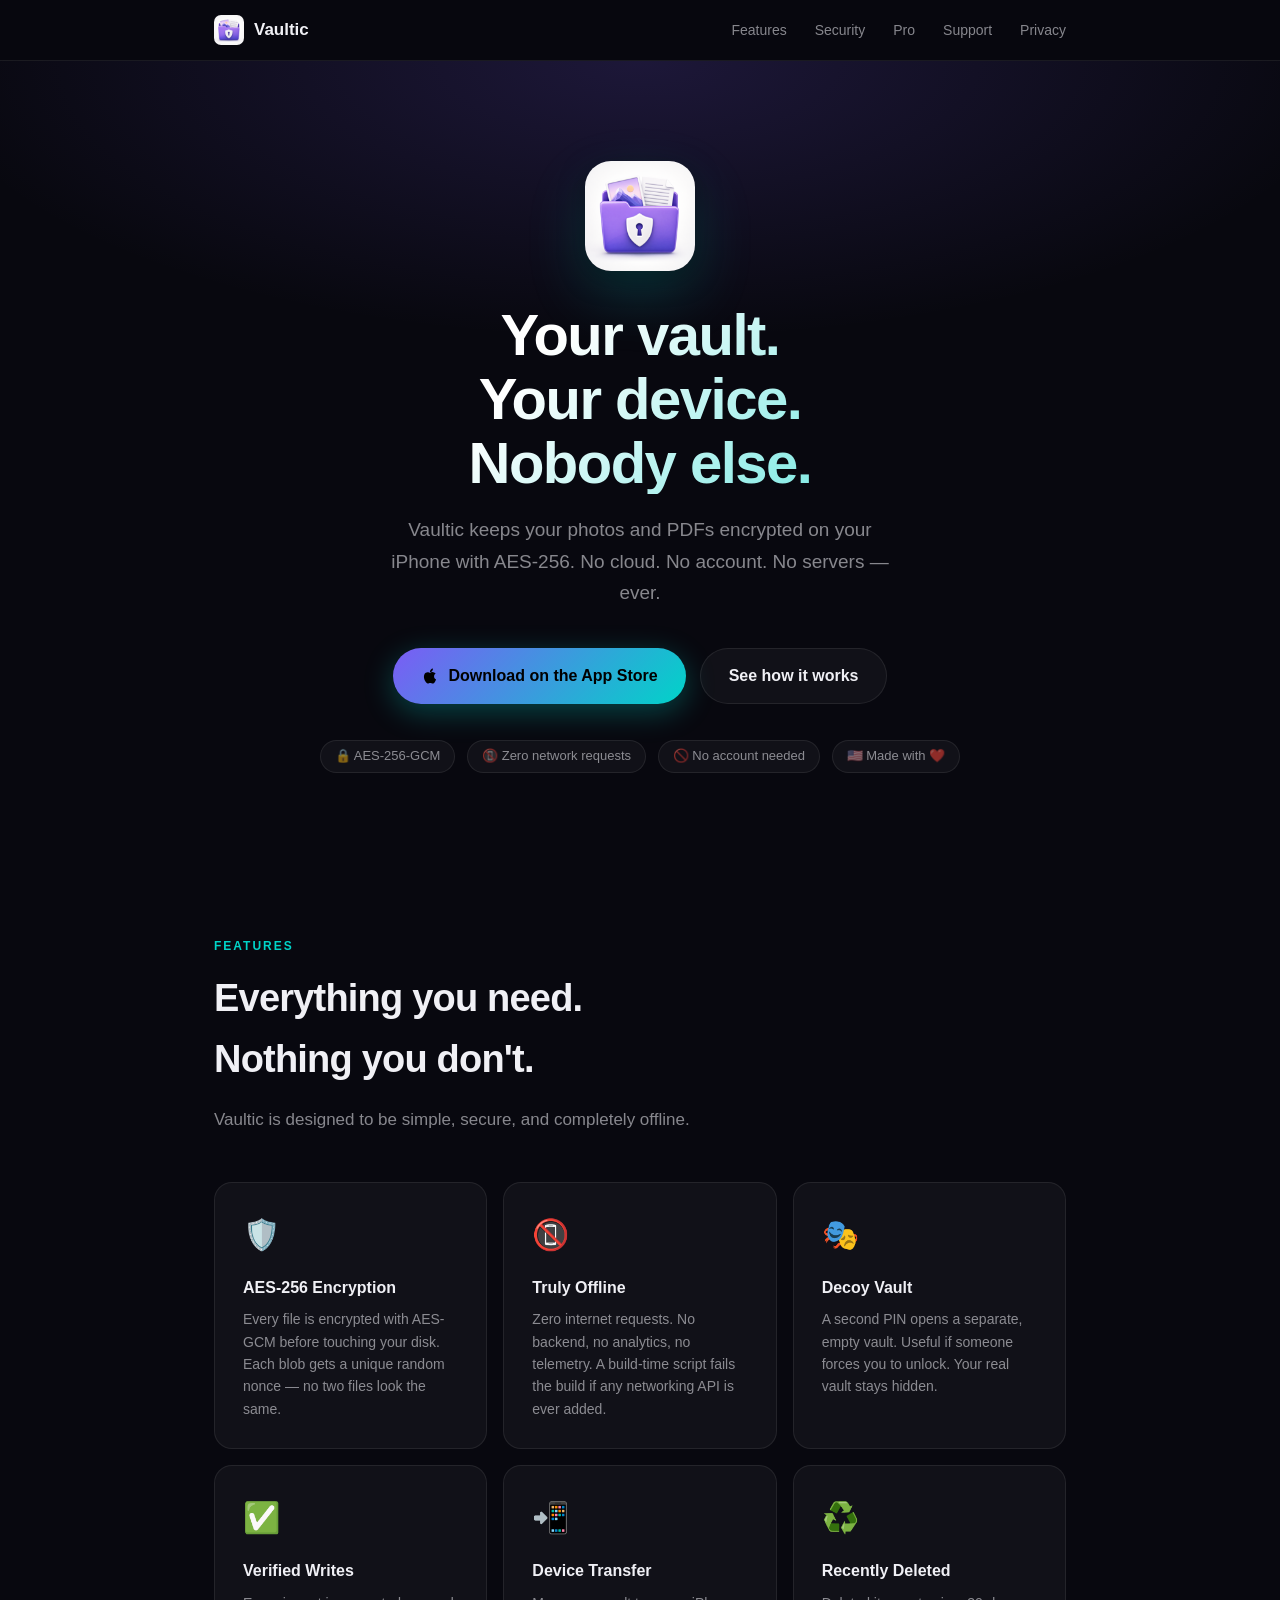
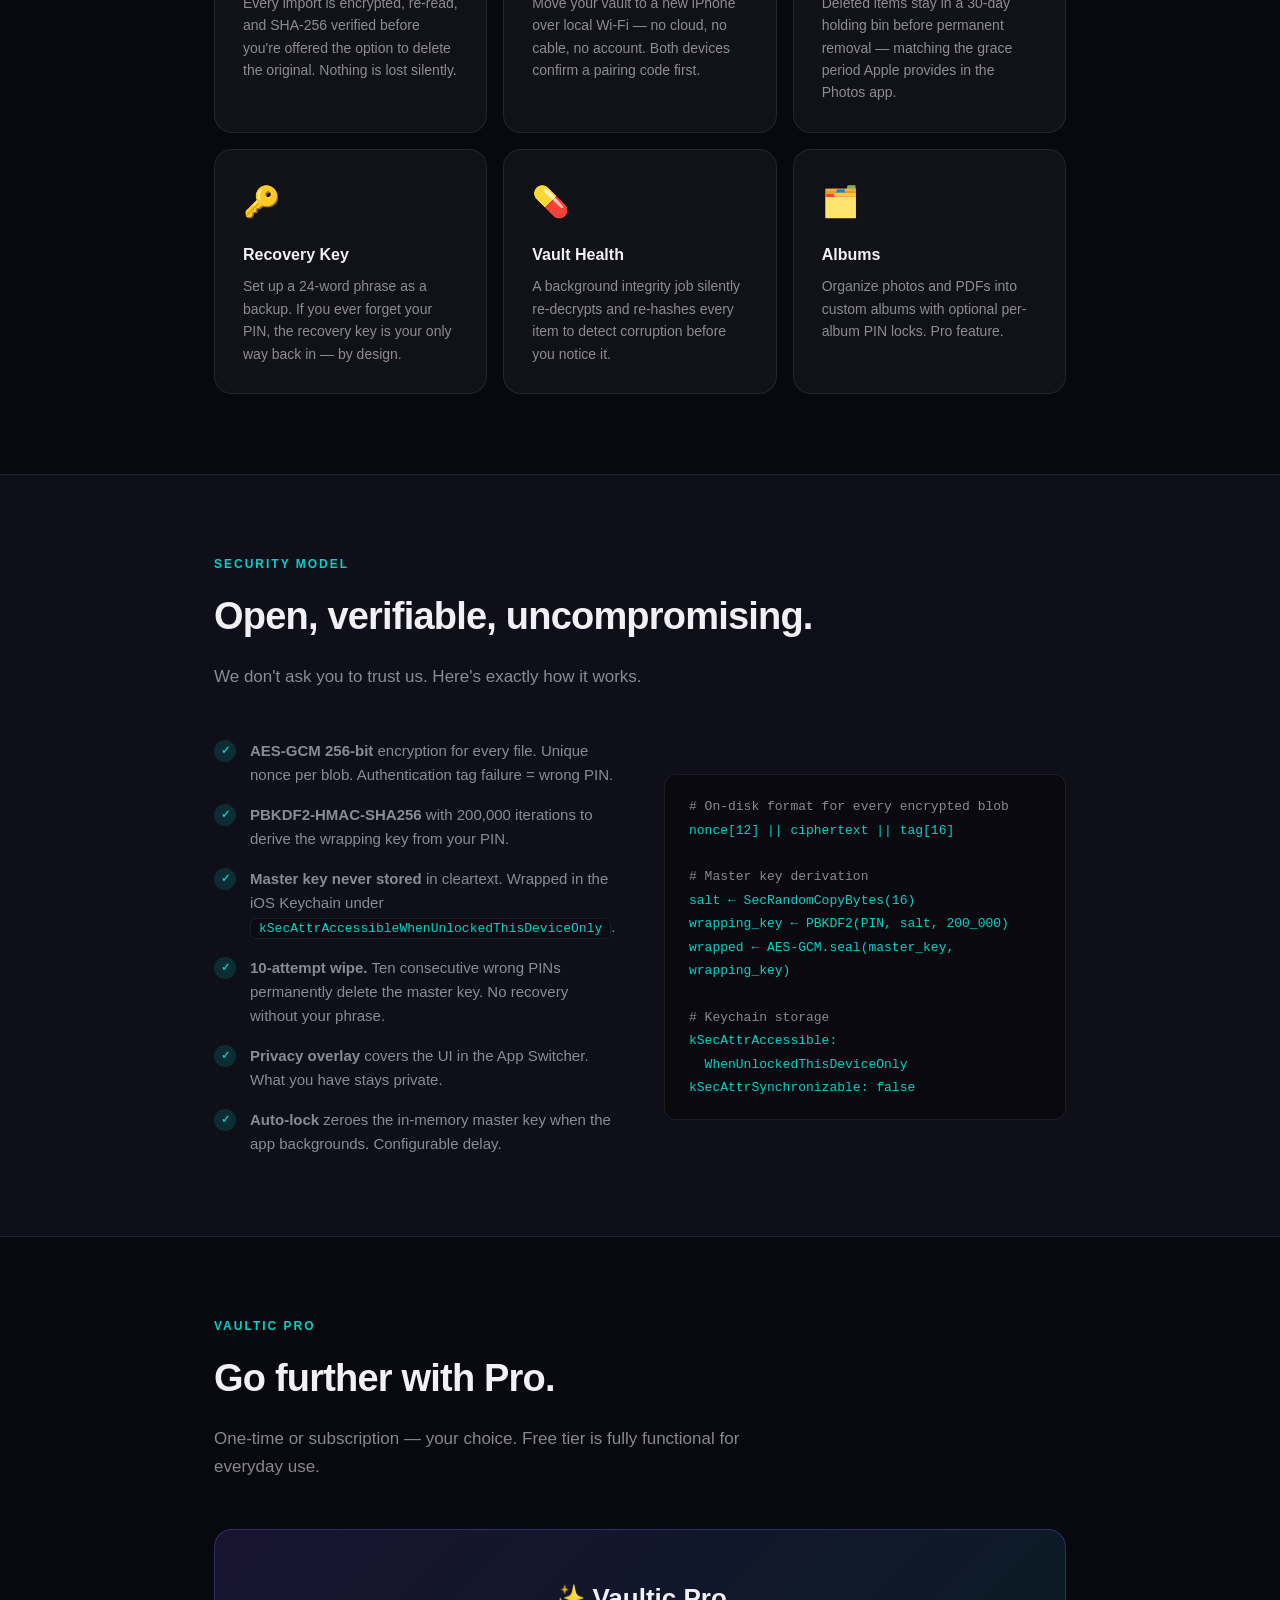
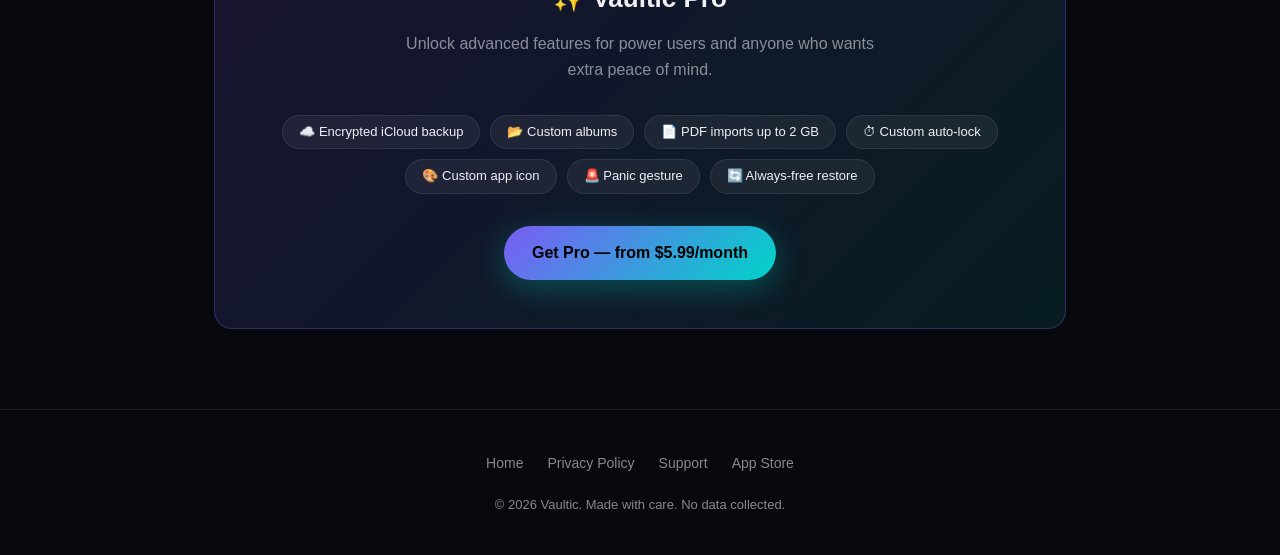
==== index.html @ 9163385c "Initial website — landing page, privacy policy, support" ====
<!DOCTYPE html>
<html lang="en">
<head>
  <meta charset="UTF-8" />
  <meta name="viewport" content="width=device-width, initial-scale=1.0" />
  <title>Vaultic — Encrypted Photo & PDF Vault</title>
  <meta name="description" content="Keep your photos and PDFs encrypted on your device. No cloud, no accounts, no servers. AES-256 encrypted, offline only." />
  <meta property="og:title" content="Vaultic — Encrypted Photo & PDF Vault" />
  <meta property="og:description" content="No cloud. No accounts. No servers. Photos and PDFs encrypted on your device." />
  <meta property="og:image" content="assets/icon.png" />
  <link rel="icon" href="assets/icon.png" />
  <link rel="stylesheet" href="style.css" />
</head>
<body>

<!-- ── Nav ── -->
<nav>
  <div class="nav-inner">
    <a href="index.html" class="nav-logo">
      <img src="assets/icon.png" alt="Vaultic icon" />
      Vaultic
    </a>
    <ul class="nav-links">
      <li><a href="#features">Features</a></li>
      <li><a href="#security">Security</a></li>
      <li><a href="#pro">Pro</a></li>
      <li><a href="support.html">Support</a></li>
      <li><a href="privacy.html">Privacy</a></li>
    </ul>
  </div>
</nav>

<!-- ── Hero ── -->
<section class="hero">
  <img src="assets/icon.png" alt="Vaultic" class="hero-icon" />
  <h1>Your vault.<br>Your device.<br>Nobody else.</h1>
  <p>Vaultic keeps your photos and PDFs encrypted on your iPhone with AES-256. No cloud. No account. No servers — ever.</p>
  <div class="hero-cta">
    <a href="https://apps.apple.com/app/id000000000" class="btn btn-primary">
      <!-- Apple icon -->
      <svg width="18" height="18" viewBox="0 0 24 24" fill="currentColor"><path d="M18.71 19.5c-.83 1.24-1.71 2.45-3.05 2.47-1.34.03-1.77-.79-3.29-.79-1.53 0-2 .77-3.27.82-1.31.05-2.3-1.32-3.14-2.53C4.25 17 2.94 12.45 4.7 9.39c.87-1.52 2.43-2.48 4.12-2.51 1.28-.02 2.5.87 3.29.87.78 0 2.26-1.07 3.8-.91.65.03 2.47.26 3.64 1.98-.09.06-2.17 1.28-2.15 3.81.03 3.02 2.65 4.03 2.68 4.04-.03.07-.42 1.44-1.38 2.83M13 3.5c.73-.83 1.94-1.46 2.94-1.5.13 1.17-.34 2.35-1.04 3.19-.69.85-1.83 1.51-2.95 1.42-.15-1.15.41-2.35 1.05-3.11z"/></svg>
      Download on the App Store
    </a>
    <a href="#features" class="btn btn-secondary">See how it works</a>
  </div>
  <div class="hero-badge">
    <span>🔒 AES-256-GCM</span>
    <span>📵 Zero network requests</span>
    <span>🚫 No account needed</span>
    <span>🇺🇸 Made with ❤️</span>
  </div>
</section>

<!-- ── Features ── -->
<section id="features">
  <div class="container">
    <div class="section-label">Features</div>
    <h2 class="section-title">Everything you need.<br>Nothing you don't.</h2>
    <p class="section-sub">Vaultic is designed to be simple, secure, and completely offline.</p>

    <div class="features-grid">
      <div class="feature-card">
        <div class="feature-icon">🛡️</div>
        <h3>AES-256 Encryption</h3>
        <p>Every file is encrypted with AES-GCM before touching your disk. Each blob gets a unique random nonce — no two files look the same.</p>
      </div>
      <div class="feature-card">
        <div class="feature-icon">📵</div>
        <h3>Truly Offline</h3>
        <p>Zero internet requests. No backend, no analytics, no telemetry. A build-time script fails the build if any networking API is ever added.</p>
      </div>
      <div class="feature-card">
        <div class="feature-icon">🎭</div>
        <h3>Decoy Vault</h3>
        <p>A second PIN opens a separate, empty vault. Useful if someone forces you to unlock. Your real vault stays hidden.</p>
      </div>
      <div class="feature-card">
        <div class="feature-icon">✅</div>
        <h3>Verified Writes</h3>
        <p>Every import is encrypted, re-read, and SHA-256 verified before you're offered the option to delete the original. Nothing is lost silently.</p>
      </div>
      <div class="feature-card">
        <div class="feature-icon">📲</div>
        <h3>Device Transfer</h3>
        <p>Move your vault to a new iPhone over local Wi-Fi — no cloud, no cable, no account. Both devices confirm a pairing code first.</p>
      </div>
      <div class="feature-card">
        <div class="feature-icon">♻️</div>
        <h3>Recently Deleted</h3>
        <p>Deleted items stay in a 30-day holding bin before permanent removal — matching the grace period Apple provides in the Photos app.</p>
      </div>
      <div class="feature-card">
        <div class="feature-icon">🔑</div>
        <h3>Recovery Key</h3>
        <p>Set up a 24-word phrase as a backup. If you ever forget your PIN, the recovery key is your only way back in — by design.</p>
      </div>
      <div class="feature-card">
        <div class="feature-icon">💊</div>
        <h3>Vault Health</h3>
        <p>A background integrity job silently re-decrypts and re-hashes every item to detect corruption before you notice it.</p>
      </div>
      <div class="feature-card">
        <div class="feature-icon">🗂️</div>
        <h3>Albums</h3>
        <p>Organize photos and PDFs into custom albums with optional per-album PIN locks. Pro feature.</p>
      </div>
    </div>
  </div>
</section>

<!-- ── Security ── -->
<section id="security" class="security-section">
  <div class="container">
    <div class="section-label">Security Model</div>
    <h2 class="section-title">Open, verifiable, uncompromising.</h2>
    <p class="section-sub">We don't ask you to trust us. Here's exactly how it works.</p>

    <div class="security-grid">
      <ul class="security-list">
        <li>
          <span class="check"></span>
          <span><strong>AES-GCM 256-bit</strong> encryption for every file. Unique nonce per blob. Authentication tag failure = wrong PIN.</span>
        </li>
        <li>
          <span class="check"></span>
          <span><strong>PBKDF2-HMAC-SHA256</strong> with 200,000 iterations to derive the wrapping key from your PIN.</span>
        </li>
        <li>
          <span class="check"></span>
          <span><strong>Master key never stored</strong> in cleartext. Wrapped in the iOS Keychain under <code class="code-inline">kSecAttrAccessibleWhenUnlockedThisDeviceOnly</code>.</span>
        </li>
        <li>
          <span class="check"></span>
          <span><strong>10-attempt wipe.</strong> Ten consecutive wrong PINs permanently delete the master key. No recovery without your phrase.</span>
        </li>
        <li>
          <span class="check"></span>
          <span><strong>Privacy overlay</strong> covers the UI in the App Switcher. What you have stays private.</span>
        </li>
        <li>
          <span class="check"></span>
          <span><strong>Auto-lock</strong> zeroes the in-memory master key when the app backgrounds. Configurable delay.</span>
        </li>
      </ul>

      <div class="code-block">
        <span class="comment"># On-disk format for every encrypted blob</span><br>
        nonce[12] || ciphertext || tag[16]<br><br>
        <span class="comment"># Master key derivation</span><br>
        salt ← SecRandomCopyBytes(16)<br>
        wrapping_key ← PBKDF2(PIN, salt, 200_000)<br>
        wrapped ← AES-GCM.seal(master_key, wrapping_key)<br><br>
        <span class="comment"># Keychain storage</span><br>
        kSecAttrAccessible:<br>
        &nbsp;&nbsp;WhenUnlockedThisDeviceOnly<br>
        kSecAttrSynchronizable: false
      </div>
    </div>
  </div>
</section>

<!-- ── Pro ── -->
<section id="pro">
  <div class="container">
    <div class="section-label">Vaultic Pro</div>
    <h2 class="section-title">Go further with Pro.</h2>
    <p class="section-sub">One-time or subscription — your choice. Free tier is fully functional for everyday use.</p>

    <div class="pro-card">
      <h3>✨ Vaultic Pro</h3>
      <p>Unlock advanced features for power users and anyone who wants extra peace of mind.</p>
      <div class="pro-features">
        <span class="pro-pill">☁️ Encrypted iCloud backup</span>
        <span class="pro-pill">📂 Custom albums</span>
        <span class="pro-pill">📄 PDF imports up to 2 GB</span>
        <span class="pro-pill">⏱ Custom auto-lock</span>
        <span class="pro-pill">🎨 Custom app icon</span>
        <span class="pro-pill">🚨 Panic gesture</span>
        <span class="pro-pill">🔄 Always-free restore</span>
      </div>
      <a href="https://apps.apple.com/app/id000000000" class="btn btn-primary">
        Get Pro — from $5.99/month
      </a>
    </div>
  </div>
</section>

<!-- ── Footer ── -->
<footer>
  <div class="footer-inner">
    <ul class="footer-links">
      <li><a href="index.html">Home</a></li>
      <li><a href="privacy.html">Privacy Policy</a></li>
      <li><a href="support.html">Support</a></li>
      <li><a href="https://apps.apple.com/app/id000000000">App Store</a></li>
    </ul>
    <p>© 2026 Vaultic. Made with care. No data collected.</p>
  </div>
</footer>

</body>
</html>
---- style.css ----
/* ── Reset & base ── */
*, *::before, *::after { box-sizing: border-box; margin: 0; padding: 0; }

:root {
  --bg:        #08080f;
  --bg2:       #0f0f1a;
  --card:      rgba(255,255,255,0.04);
  --border:    rgba(255,255,255,0.08);
  --accent:    #00d4c8;
  --accent2:   #7b5cf5;
  --text:      #f0f0f5;
  --muted:     rgba(240,240,245,0.55);
  --radius:    18px;
  --radius-sm: 12px;
}

html { scroll-behavior: smooth; }

body {
  font-family: -apple-system, BlinkMacSystemFont, "SF Pro Display", "Segoe UI", sans-serif;
  background: var(--bg);
  color: var(--text);
  line-height: 1.6;
  -webkit-font-smoothing: antialiased;
}

a { color: var(--accent); text-decoration: none; }
a:hover { text-decoration: underline; }

img { display: block; max-width: 100%; }

/* ── Layout ── */
.container { max-width: 900px; margin: 0 auto; padding: 0 24px; }

/* ── Nav ── */
nav {
  position: sticky;
  top: 0;
  z-index: 100;
  background: rgba(8,8,15,0.85);
  backdrop-filter: blur(20px);
  -webkit-backdrop-filter: blur(20px);
  border-bottom: 1px solid var(--border);
}

.nav-inner {
  display: flex;
  align-items: center;
  justify-content: space-between;
  height: 60px;
  max-width: 900px;
  margin: 0 auto;
  padding: 0 24px;
}

.nav-logo {
  display: flex;
  align-items: center;
  gap: 10px;
  font-weight: 700;
  font-size: 17px;
  color: var(--text);
  text-decoration: none;
}

.nav-logo img {
  width: 30px;
  height: 30px;
  border-radius: 7px;
}

.nav-links {
  display: flex;
  gap: 28px;
  list-style: none;
}

.nav-links a {
  font-size: 14px;
  color: var(--muted);
  transition: color 0.2s;
}

.nav-links a:hover { color: var(--text); text-decoration: none; }

/* ── Hero ── */
.hero {
  text-align: center;
  padding: 100px 24px 80px;
  background: radial-gradient(ellipse 80% 50% at 50% 0%, rgba(123,92,245,0.18) 0%, transparent 70%);
}

.hero-icon {
  width: 110px;
  height: 110px;
  border-radius: 26px;
  margin: 0 auto 32px;
  box-shadow: 0 24px 60px rgba(0,212,200,0.2), 0 8px 24px rgba(0,0,0,0.5);
}

.hero h1 {
  font-size: clamp(36px, 6vw, 58px);
  font-weight: 800;
  letter-spacing: -1.5px;
  line-height: 1.1;
  margin-bottom: 20px;
  background: linear-gradient(135deg, #fff 40%, var(--accent));
  -webkit-background-clip: text;
  -webkit-text-fill-color: transparent;
  background-clip: text;
}

.hero p {
  font-size: 19px;
  color: var(--muted);
  max-width: 520px;
  margin: 0 auto 40px;
  line-height: 1.65;
}

.btn {
  display: inline-flex;
  align-items: center;
  gap: 10px;
  padding: 14px 28px;
  border-radius: 50px;
  font-size: 16px;
  font-weight: 600;
  transition: transform 0.15s, box-shadow 0.15s;
  cursor: pointer;
  text-decoration: none;
}

.btn:hover { transform: translateY(-2px); text-decoration: none; }

.btn-primary {
  background: linear-gradient(135deg, var(--accent2), var(--accent));
  color: #000;
  box-shadow: 0 8px 30px rgba(0,212,200,0.3);
}

.btn-primary:hover { box-shadow: 0 12px 40px rgba(0,212,200,0.45); }

.btn-secondary {
  background: var(--card);
  color: var(--text);
  border: 1px solid var(--border);
}

.hero-cta { display: flex; gap: 14px; justify-content: center; flex-wrap: wrap; }

.hero-badge {
  margin-top: 32px;
  font-size: 13px;
  color: var(--muted);
}

.hero-badge span {
  display: inline-block;
  background: var(--card);
  border: 1px solid var(--border);
  border-radius: 50px;
  padding: 5px 14px;
  margin: 4px;
}

/* ── Section ── */
section { padding: 80px 0; }

.section-label {
  font-size: 12px;
  font-weight: 700;
  letter-spacing: 2px;
  text-transform: uppercase;
  color: var(--accent);
  margin-bottom: 12px;
}

.section-title {
  font-size: clamp(26px, 4vw, 38px);
  font-weight: 800;
  letter-spacing: -0.8px;
  margin-bottom: 16px;
}

.section-sub {
  font-size: 17px;
  color: var(--muted);
  max-width: 560px;
  line-height: 1.65;
}

/* ── Feature grid ── */
.features-grid {
  display: grid;
  grid-template-columns: repeat(auto-fit, minmax(260px, 1fr));
  gap: 16px;
  margin-top: 48px;
}

.feature-card {
  background: var(--card);
  border: 1px solid var(--border);
  border-radius: var(--radius);
  padding: 28px;
  transition: border-color 0.2s, transform 0.2s;
}

.feature-card:hover {
  border-color: rgba(0,212,200,0.3);
  transform: translateY(-3px);
}

.feature-icon {
  font-size: 30px;
  margin-bottom: 16px;
}

.feature-card h3 {
  font-size: 16px;
  font-weight: 700;
  margin-bottom: 8px;
}

.feature-card p {
  font-size: 14px;
  color: var(--muted);
  line-height: 1.6;
}

/* ── Security section ── */
.security-section {
  background: var(--bg2);
  border-top: 1px solid var(--border);
  border-bottom: 1px solid var(--border);
}

.security-grid {
  display: grid;
  grid-template-columns: 1fr 1fr;
  gap: 48px;
  align-items: center;
  margin-top: 48px;
}

@media (max-width: 640px) {
  .security-grid { grid-template-columns: 1fr; gap: 32px; }
}

.security-list { list-style: none; display: flex; flex-direction: column; gap: 16px; }

.security-list li {
  display: flex;
  align-items: flex-start;
  gap: 14px;
  font-size: 15px;
  color: var(--muted);
}

.security-list .check {
  flex-shrink: 0;
  width: 22px;
  height: 22px;
  border-radius: 50%;
  background: rgba(0,212,200,0.15);
  display: flex;
  align-items: center;
  justify-content: center;
  margin-top: 1px;
}

.security-list .check::after {
  content: "✓";
  font-size: 11px;
  font-weight: 800;
  color: var(--accent);
}

.code-block {
  background: rgba(0,0,0,0.4);
  border: 1px solid var(--border);
  border-radius: var(--radius-sm);
  padding: 20px 24px;
  font-family: "SF Mono", "Fira Code", monospace;
  font-size: 13px;
  color: var(--accent);
  line-height: 1.8;
}

.code-block .comment { color: var(--muted); }

/* ── Pro section ── */
.pro-card {
  background: linear-gradient(135deg, rgba(123,92,245,0.15), rgba(0,212,200,0.1));
  border: 1px solid rgba(123,92,245,0.3);
  border-radius: var(--radius);
  padding: 48px;
  text-align: center;
  margin-top: 48px;
}

.pro-card h3 {
  font-size: 26px;
  font-weight: 800;
  margin-bottom: 12px;
}

.pro-card p {
  color: var(--muted);
  margin-bottom: 32px;
  max-width: 480px;
  margin-left: auto;
  margin-right: auto;
}

.pro-features {
  display: flex;
  flex-wrap: wrap;
  gap: 10px;
  justify-content: center;
  margin-bottom: 32px;
}

.pro-pill {
  background: rgba(255,255,255,0.06);
  border: 1px solid var(--border);
  border-radius: 50px;
  padding: 6px 16px;
  font-size: 13px;
  color: var(--text);
}

/* ── Footer ── */
footer {
  border-top: 1px solid var(--border);
  padding: 40px 0;
  text-align: center;
}

.footer-inner {
  max-width: 900px;
  margin: 0 auto;
  padding: 0 24px;
}

.footer-links {
  display: flex;
  gap: 24px;
  justify-content: center;
  flex-wrap: wrap;
  margin-bottom: 20px;
  list-style: none;
}

.footer-links a { font-size: 14px; color: var(--muted); }
.footer-links a:hover { color: var(--text); text-decoration: none; }

footer p { font-size: 13px; color: var(--muted); }

/* ── Support / Privacy page ── */
.page-hero {
  padding: 80px 24px 60px;
  text-align: center;
  border-bottom: 1px solid var(--border);
}

.page-hero h1 {
  font-size: clamp(28px, 5vw, 44px);
  font-weight: 800;
  letter-spacing: -1px;
  margin-bottom: 12px;
}

.page-hero p { color: var(--muted); font-size: 17px; }

.page-content {
  padding: 60px 24px 100px;
  max-width: 720px;
  margin: 0 auto;
}

.page-content h2 {
  font-size: 22px;
  font-weight: 700;
  margin: 40px 0 12px;
  padding-bottom: 10px;
  border-bottom: 1px solid var(--border);
}

.page-content h2:first-child { margin-top: 0; }

.page-content p { color: var(--muted); margin-bottom: 16px; font-size: 16px; line-height: 1.75; }

.page-content strong { color: var(--text); }

.page-content ul { list-style: none; margin-bottom: 16px; }

.page-content ul li {
  color: var(--muted);
  font-size: 15px;
  padding: 6px 0 6px 20px;
  position: relative;
}

.page-content ul li::before {
  content: "→";
  position: absolute;
  left: 0;
  color: var(--accent);
  font-size: 13px;
}

.faq-item {
  background: var(--card);
  border: 1px solid var(--border);
  border-radius: var(--radius-sm);
  padding: 24px;
  margin-bottom: 16px;
}

.faq-item h3 {
  font-size: 16px;
  font-weight: 700;
  margin-bottom: 12px;
  color: var(--text);
}

.faq-item p, .faq-item li {
  color: var(--muted);
  font-size: 15px;
  line-height: 1.7;
}

.contact-card {
  background: linear-gradient(135deg, rgba(123,92,245,0.12), rgba(0,212,200,0.08));
  border: 1px solid rgba(0,212,200,0.2);
  border-radius: var(--radius);
  padding: 36px;
  text-align: center;
  margin-top: 48px;
}

.contact-card h2 { border: none; margin-top: 0; }
.contact-card p { max-width: 400px; margin: 0 auto 24px; }

.code-inline {
  font-family: "SF Mono", "Fira Code", monospace;
  font-size: 13px;
  background: rgba(0,0,0,0.3);
  border: 1px solid var(--border);
  border-radius: 6px;
  padding: 2px 8px;
  color: var(--accent);
}

/* ── Responsive ── */
@media (max-width: 600px) {
  .hero { padding: 70px 24px 60px; }
  .pro-card { padding: 32px 24px; }
  section { padding: 60px 0; }
}
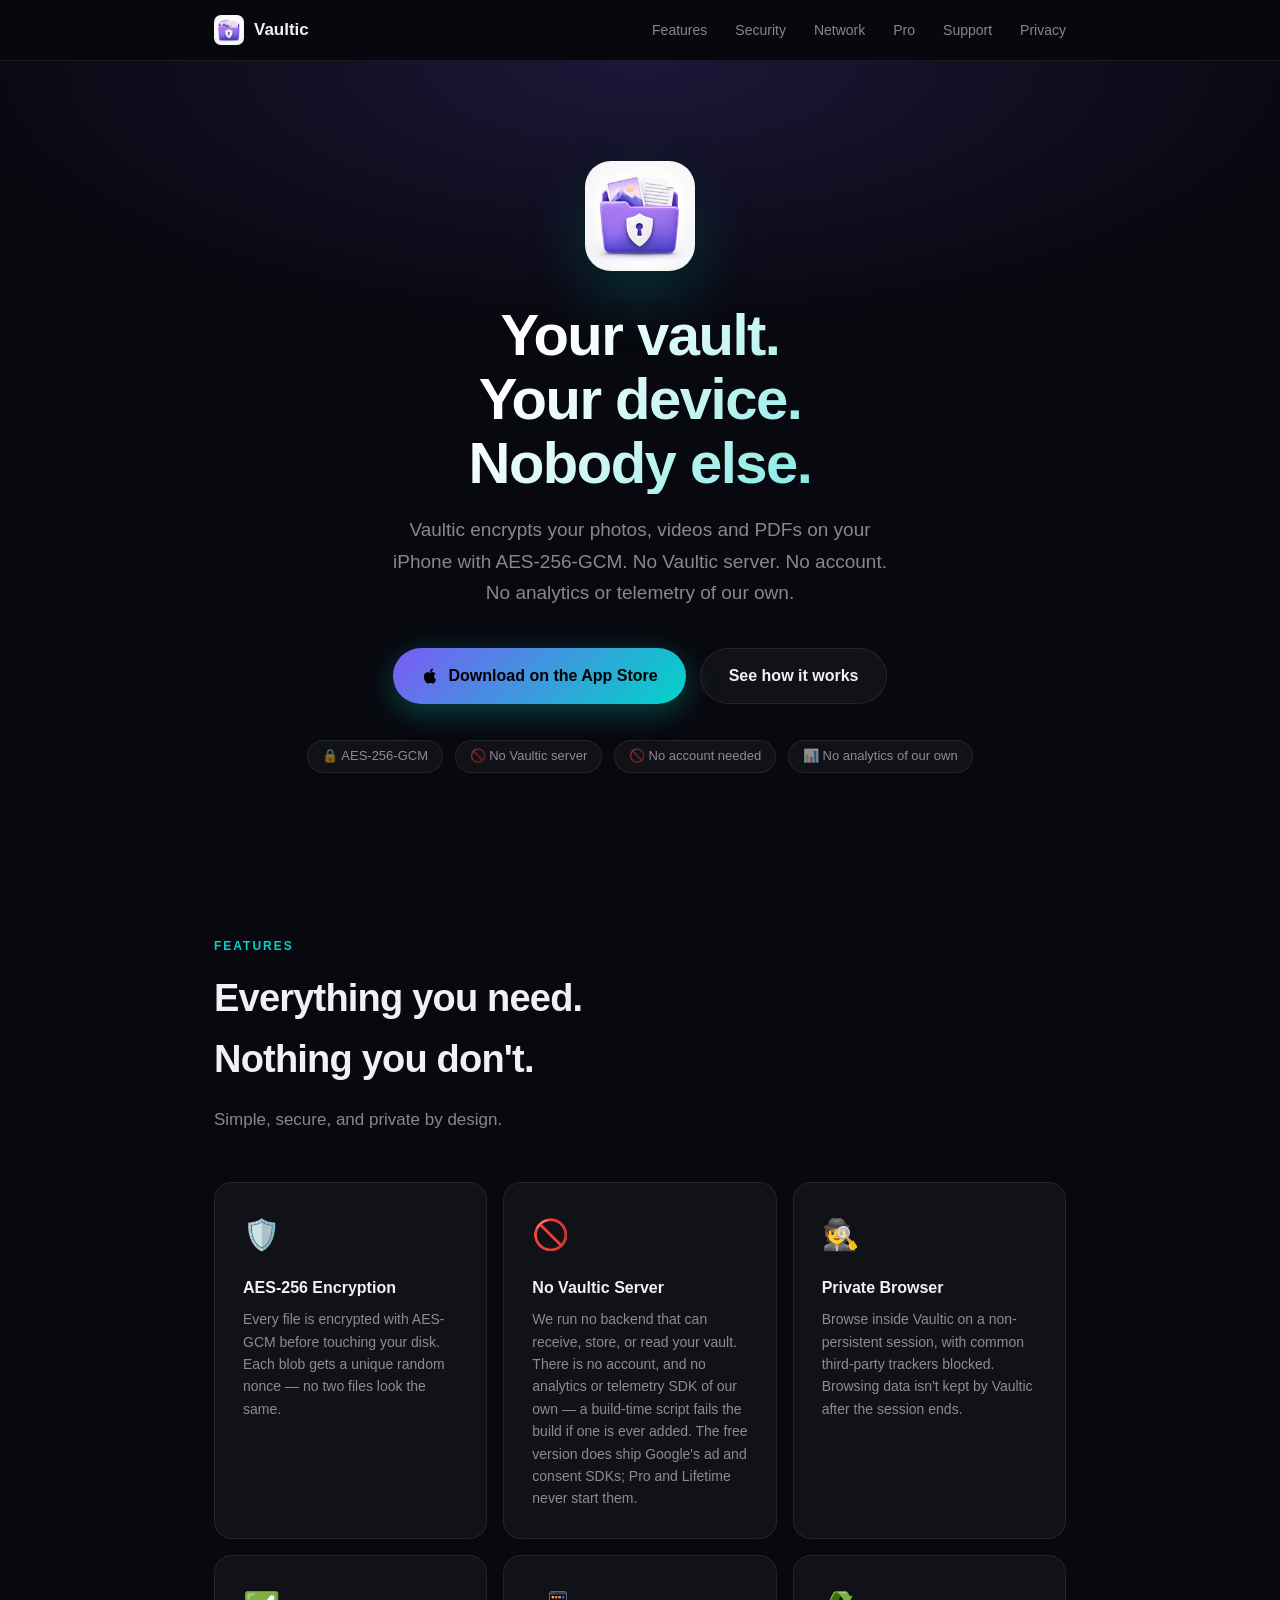
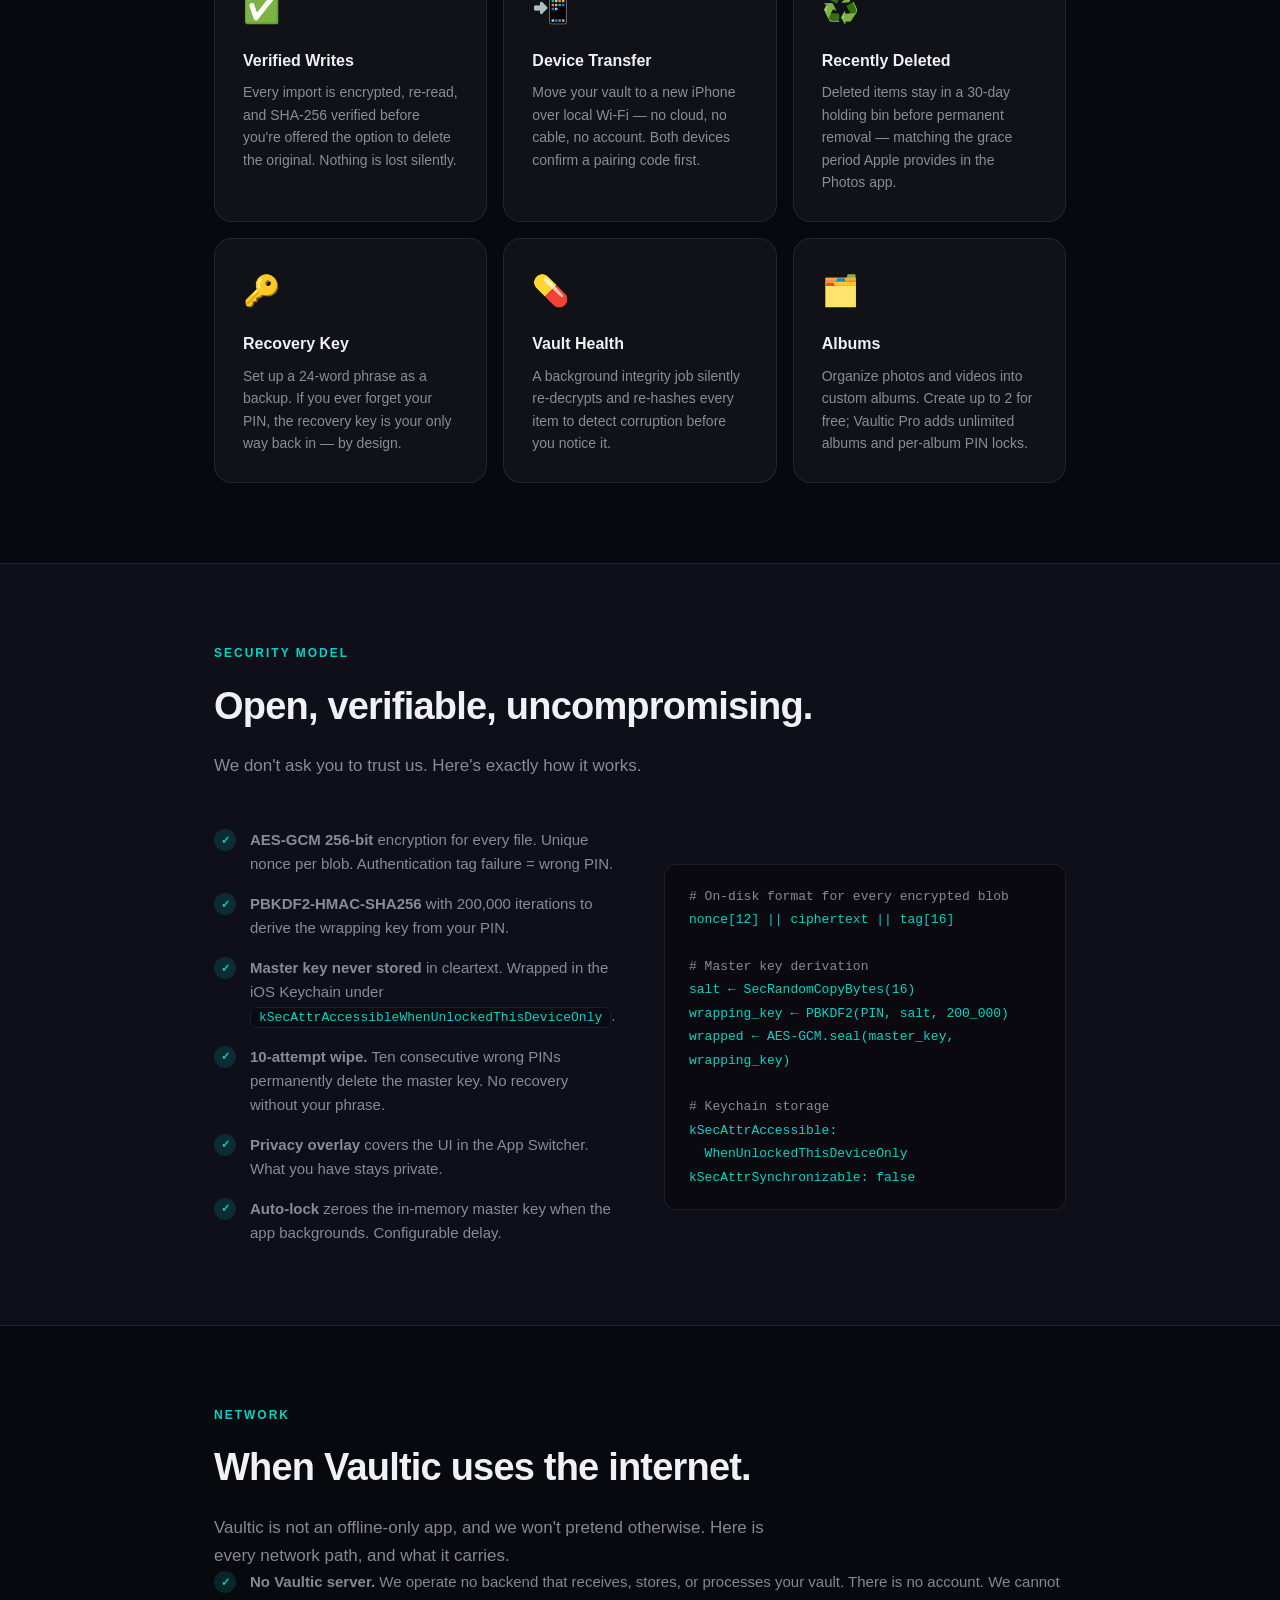
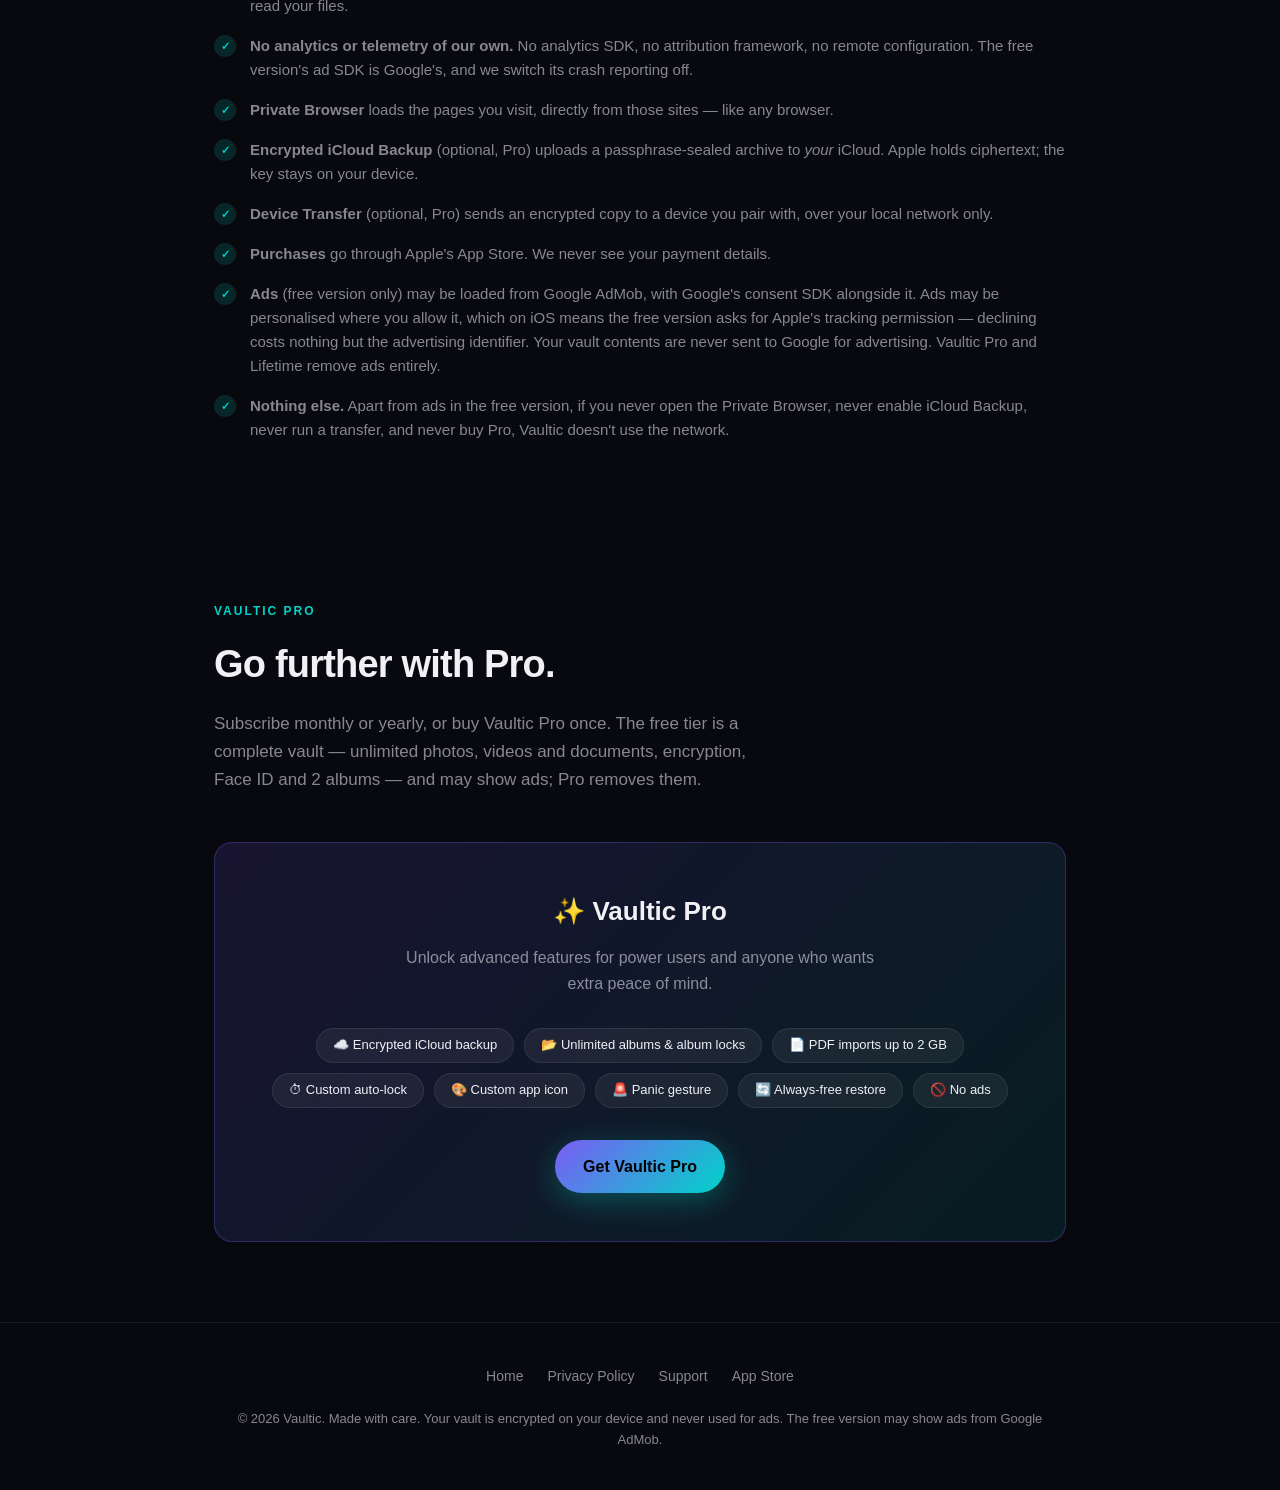
==== commit 45997415: "Document AdMob and App Tracking Transparency The free tier serves personalised ads where permitted, " ====
--- a/index.html
+++ b/index.html
@@ -4,9 +4,9 @@
   <meta charset="UTF-8" />
   <meta name="viewport" content="width=device-width, initial-scale=1.0" />
   <title>Vaultic — Encrypted Photo & PDF Vault</title>
-  <meta name="description" content="Keep your photos and PDFs encrypted on your device. No cloud, no accounts, no servers. AES-256 encrypted, offline only." />
+  <meta name="description" content="Encrypted photo, video and PDF vault for iPhone. AES-256-GCM, encrypted locally. No Vaultic server, no account, no analytics of our own." />
   <meta property="og:title" content="Vaultic — Encrypted Photo & PDF Vault" />
-  <meta property="og:description" content="No cloud. No accounts. No servers. Photos and PDFs encrypted on your device." />
+  <meta property="og:description" content="Private by design. Encrypted locally. No Vaultic server, no account, no analytics of our own." />
   <meta property="og:image" content="assets/icon.png" />
   <link rel="icon" href="assets/icon.png" />
   <link rel="stylesheet" href="style.css" />
@@ -23,6 +23,7 @@
     <ul class="nav-links">
       <li><a href="#features">Features</a></li>
       <li><a href="#security">Security</a></li>
+      <li><a href="#network">Network</a></li>
       <li><a href="#pro">Pro</a></li>
       <li><a href="support.html">Support</a></li>
       <li><a href="privacy.html">Privacy</a></li>
@@ -34,9 +35,9 @@
 <section class="hero">
   <img src="assets/icon.png" alt="Vaultic" class="hero-icon" />
   <h1>Your vault.<br>Your device.<br>Nobody else.</h1>
-  <p>Vaultic keeps your photos and PDFs encrypted on your iPhone with AES-256. No cloud. No account. No servers — ever.</p>
+  <p>Vaultic encrypts your photos, videos and PDFs on your iPhone with AES-256-GCM. No Vaultic server. No account. No analytics or telemetry of our own.</p>
   <div class="hero-cta">
-    <a href="https://apps.apple.com/app/id000000000" class="btn btn-primary">
+    <a href="#" data-appstore-link class="btn btn-primary">
       <!-- Apple icon -->
       <svg width="18" height="18" viewBox="0 0 24 24" fill="currentColor"><path d="M18.71 19.5c-.83 1.24-1.71 2.45-3.05 2.47-1.34.03-1.77-.79-3.29-.79-1.53 0-2 .77-3.27.82-1.31.05-2.3-1.32-3.14-2.53C4.25 17 2.94 12.45 4.7 9.39c.87-1.52 2.43-2.48 4.12-2.51 1.28-.02 2.5.87 3.29.87.78 0 2.26-1.07 3.8-.91.65.03 2.47.26 3.64 1.98-.09.06-2.17 1.28-2.15 3.81.03 3.02 2.65 4.03 2.68 4.04-.03.07-.42 1.44-1.38 2.83M13 3.5c.73-.83 1.94-1.46 2.94-1.5.13 1.17-.34 2.35-1.04 3.19-.69.85-1.83 1.51-2.95 1.42-.15-1.15.41-2.35 1.05-3.11z"/></svg>
       Download on the App Store
@@ -45,9 +46,9 @@
   </div>
   <div class="hero-badge">
     <span>🔒 AES-256-GCM</span>
-    <span>📵 Zero network requests</span>
+    <span>🚫 No Vaultic server</span>
     <span>🚫 No account needed</span>
-    <span>🇺🇸 Made with ❤️</span>
+    <span>📊 No analytics of our own</span>
   </div>
 </section>
 
@@ -56,7 +57,7 @@
   <div class="container">
     <div class="section-label">Features</div>
     <h2 class="section-title">Everything you need.<br>Nothing you don't.</h2>
-    <p class="section-sub">Vaultic is designed to be simple, secure, and completely offline.</p>
+    <p class="section-sub">Simple, secure, and private by design.</p>
 
     <div class="features-grid">
       <div class="feature-card">
@@ -65,14 +66,14 @@
         <p>Every file is encrypted with AES-GCM before touching your disk. Each blob gets a unique random nonce — no two files look the same.</p>
       </div>
       <div class="feature-card">
-        <div class="feature-icon">📵</div>
-        <h3>Truly Offline</h3>
-        <p>Zero internet requests. No backend, no analytics, no telemetry. A build-time script fails the build if any networking API is ever added.</p>
-      </div>
-      <div class="feature-card">
-        <div class="feature-icon">🎭</div>
-        <h3>Decoy Vault</h3>
-        <p>A second PIN opens a separate, empty vault. Useful if someone forces you to unlock. Your real vault stays hidden.</p>
+        <div class="feature-icon">🚫</div>
+        <h3>No Vaultic Server</h3>
+        <p>We run no backend that can receive, store, or read your vault. There is no account, and no analytics or telemetry SDK of our own — a build-time script fails the build if one is ever added. The free version does ship Google's ad and consent SDKs; Pro and Lifetime never start them.</p>
+      </div>
+      <div class="feature-card">
+        <div class="feature-icon">🕵️</div>
+        <h3>Private Browser</h3>
+        <p>Browse inside Vaultic on a non-persistent session, with common third-party trackers blocked. Browsing data isn't kept by Vaultic after the session ends.</p>
       </div>
       <div class="feature-card">
         <div class="feature-icon">✅</div>
@@ -102,7 +103,7 @@
       <div class="feature-card">
         <div class="feature-icon">🗂️</div>
         <h3>Albums</h3>
-        <p>Organize photos and PDFs into custom albums with optional per-album PIN locks. Pro feature.</p>
+        <p>Organize photos and videos into custom albums. Create up to 2 for free; Vaultic Pro adds unlimited albums and per-album PIN locks.</p>
       </div>
     </div>
   </div>
@@ -159,27 +160,72 @@
   </div>
 </section>
 
+<!-- ── Network transparency ── -->
+<section id="network">
+  <div class="container">
+    <div class="section-label">Network</div>
+    <h2 class="section-title">When Vaultic uses the internet.</h2>
+    <p class="section-sub">Vaultic is not an offline-only app, and we won't pretend otherwise. Here is every network path, and what it carries.</p>
+
+    <ul class="security-list">
+      <li>
+        <span class="check"></span>
+        <span><strong>No Vaultic server.</strong> We operate no backend that receives, stores, or processes your vault. There is no account. We cannot read your files.</span>
+      </li>
+      <li>
+        <span class="check"></span>
+        <span><strong>No analytics or telemetry of our own.</strong> No analytics SDK, no attribution framework, no remote configuration. The free version's ad SDK is Google's, and we switch its crash reporting off.</span>
+      </li>
+      <li>
+        <span class="check"></span>
+        <span><strong>Private Browser</strong> loads the pages you visit, directly from those sites — like any browser.</span>
+      </li>
+      <li>
+        <span class="check"></span>
+        <span><strong>Encrypted iCloud Backup</strong> (optional, Pro) uploads a passphrase-sealed archive to <em>your</em> iCloud. Apple holds ciphertext; the key stays on your device.</span>
+      </li>
+      <li>
+        <span class="check"></span>
+        <span><strong>Device Transfer</strong> (optional, Pro) sends an encrypted copy to a device you pair with, over your local network only.</span>
+      </li>
+      <li>
+        <span class="check"></span>
+        <span><strong>Purchases</strong> go through Apple's App Store. We never see your payment details.</span>
+      </li>
+      <li>
+        <span class="check"></span>
+        <span><strong>Ads</strong> (free version only) may be loaded from Google AdMob, with Google's consent SDK alongside it. Ads may be personalised where you allow it, which on iOS means the free version asks for Apple's tracking permission — declining costs nothing but the advertising identifier. Your vault contents are never sent to Google for advertising. Vaultic Pro and Lifetime remove ads entirely.</span>
+      </li>
+      <li>
+        <span class="check"></span>
+        <span><strong>Nothing else.</strong> Apart from ads in the free version, if you never open the Private Browser, never enable iCloud Backup, never run a transfer, and never buy Pro, Vaultic doesn't use the network.</span>
+      </li>
+    </ul>
+  </div>
+</section>
+
 <!-- ── Pro ── -->
 <section id="pro">
   <div class="container">
     <div class="section-label">Vaultic Pro</div>
     <h2 class="section-title">Go further with Pro.</h2>
-    <p class="section-sub">One-time or subscription — your choice. Free tier is fully functional for everyday use.</p>
+    <p class="section-sub">Subscribe monthly or yearly, or buy Vaultic Pro once. The free tier is a complete vault — unlimited photos, videos and documents, encryption, Face&nbsp;ID and 2 albums — and may show ads; Pro removes them.</p>
 
     <div class="pro-card">
       <h3>✨ Vaultic Pro</h3>
       <p>Unlock advanced features for power users and anyone who wants extra peace of mind.</p>
       <div class="pro-features">
         <span class="pro-pill">☁️ Encrypted iCloud backup</span>
-        <span class="pro-pill">📂 Custom albums</span>
+        <span class="pro-pill">📂 Unlimited albums &amp; album locks</span>
         <span class="pro-pill">📄 PDF imports up to 2 GB</span>
         <span class="pro-pill">⏱ Custom auto-lock</span>
         <span class="pro-pill">🎨 Custom app icon</span>
         <span class="pro-pill">🚨 Panic gesture</span>
         <span class="pro-pill">🔄 Always-free restore</span>
-      </div>
-      <a href="https://apps.apple.com/app/id000000000" class="btn btn-primary">
-        Get Pro — from $5.99/month
+        <span class="pro-pill">🚫 No ads</span>
+      </div>
+      <a href="#" data-appstore-link class="btn btn-primary">
+        Get Vaultic Pro
       </a>
     </div>
   </div>
@@ -192,11 +238,13 @@
       <li><a href="index.html">Home</a></li>
       <li><a href="privacy.html">Privacy Policy</a></li>
       <li><a href="support.html">Support</a></li>
-      <li><a href="https://apps.apple.com/app/id000000000">App Store</a></li>
+      <li><a href="#" data-appstore-link>App Store</a></li>
     </ul>
-    <p>© 2026 Vaultic. Made with care. No data collected.</p>
+    <p>© 2026 Vaultic. Made with care. Your vault is encrypted on your device and never used for ads. The free version may show ads from Google AdMob.</p>
   </div>
 </footer>
+
+<script src="assets/config.js"></script>
 
 </body>
 </html>
